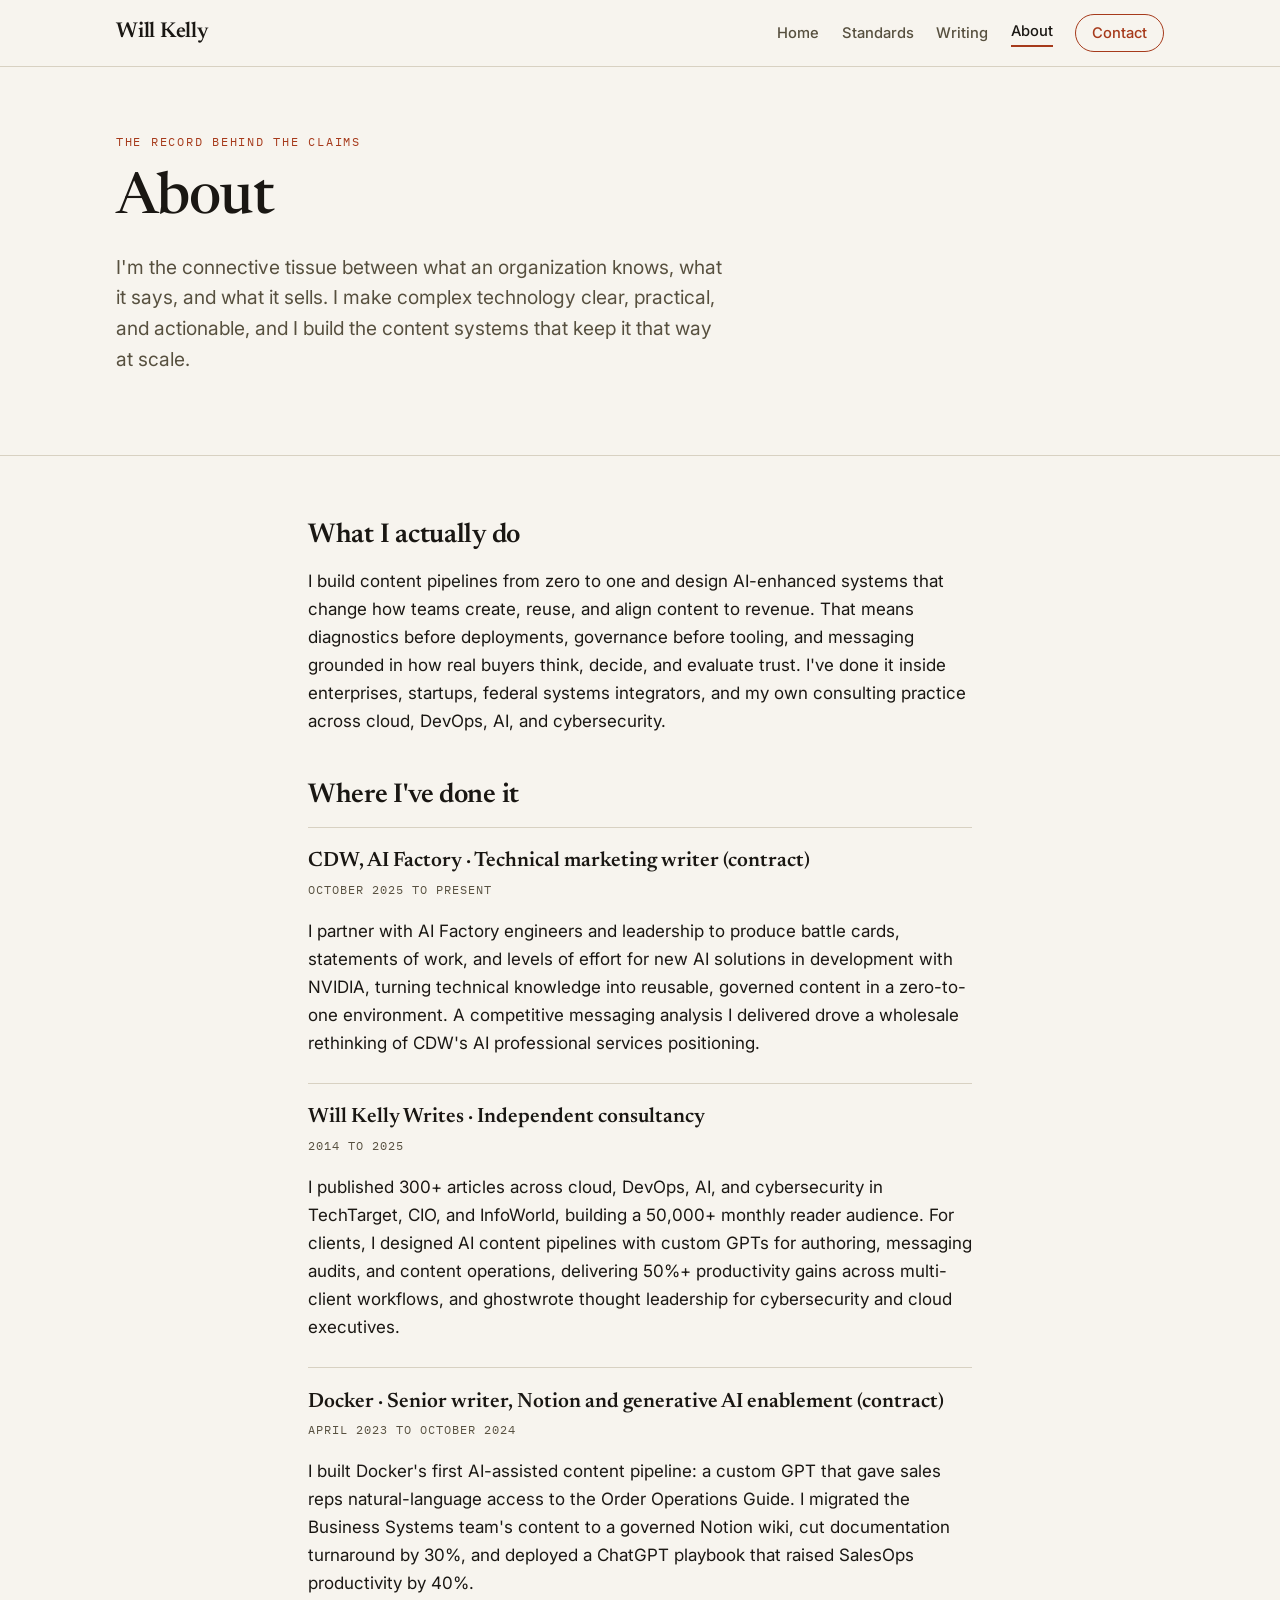
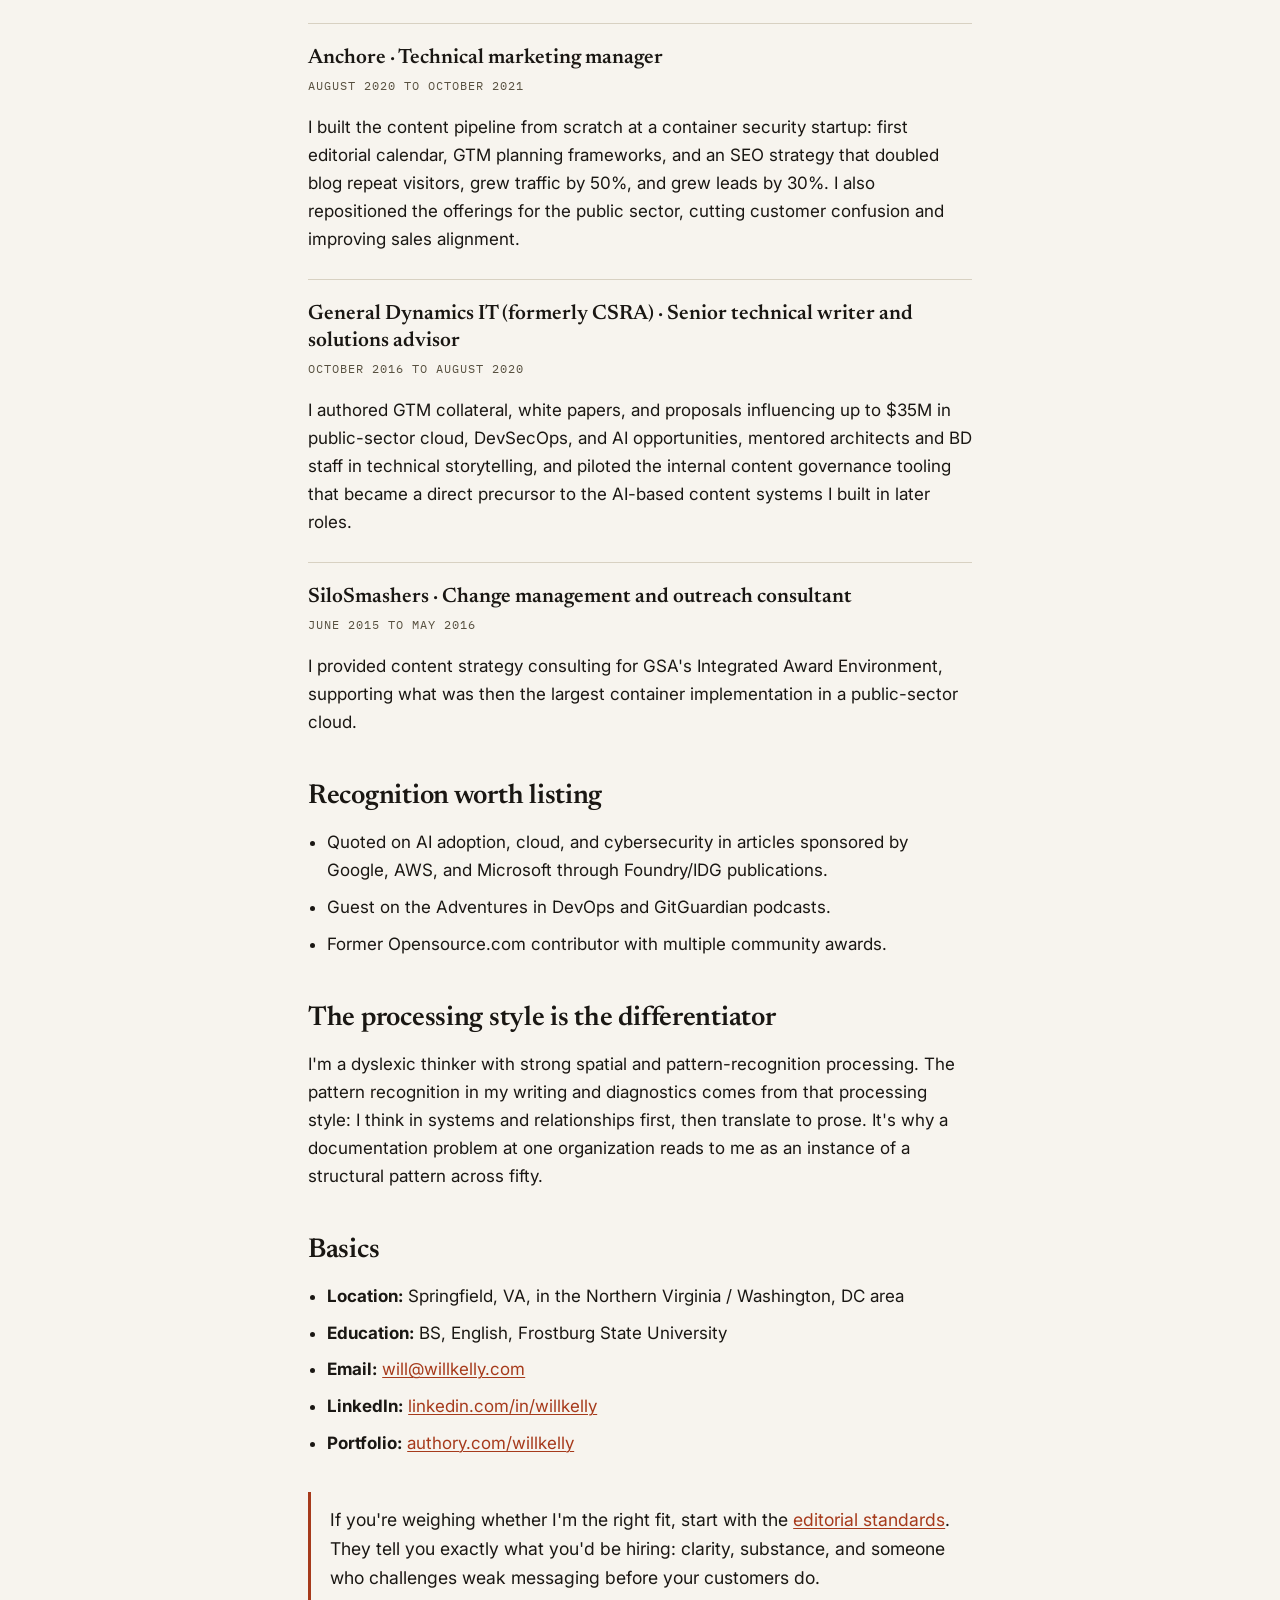
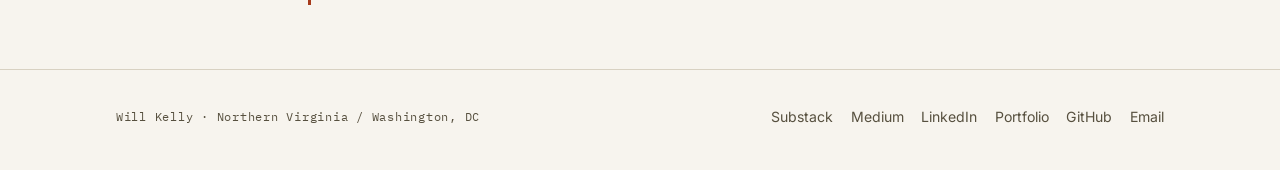
==== about.html @ df74d3c7 "Rebuild willkelly.com from the editorial standards canon Replace the agents catalog with a four-page" ====
<!DOCTYPE html>
<html lang="en">
<head>
  <meta charset="UTF-8" />
  <meta name="viewport" content="width=device-width, initial-scale=1.0" />
  <title>About — Will Kelly</title>
  <meta name="description" content="Will Kelly is a technical content strategist focused on AI enablement, with a career spanning CDW, Docker, Anchore, GDIT, and an independent consulting practice." />
  <link rel="preconnect" href="https://fonts.googleapis.com" />
  <link rel="preconnect" href="https://fonts.gstatic.com" crossorigin />
  <link href="https://fonts.googleapis.com/css2?family=Newsreader:ital,opsz,wght@0,6..72,400..700;1,6..72,400..600&family=Inter:wght@400;500;600&family=IBM+Plex+Mono:wght@400;500&display=swap" rel="stylesheet" />
  <link rel="stylesheet" href="styles.css" />
</head>
<body>
  <a class="skip-link" href="#main">Skip to content</a>

  <header class="topbar">
    <div class="wrap topbar__inner">
      <a class="mark" href="index.html">Will Kelly</a>
      <button class="navtoggle" type="button" aria-expanded="false" aria-controls="site-nav" aria-label="Toggle navigation">
        <span></span><span></span>
      </button>
      <nav class="topnav" id="site-nav" aria-label="Primary">
        <a href="index.html">Home</a>
        <a href="standards.html">Standards</a>
        <a href="writing.html">Writing</a>
        <a href="about.html" aria-current="page">About</a>
        <a class="topnav__cta" href="mailto:will@willkelly.com">Contact</a>
      </nav>
    </div>
  </header>

  <main id="main">

    <section class="hero hero--page">
      <div class="wrap">
        <p class="eyebrow">The record behind the claims</p>
        <h1 class="hero__title">About</h1>
        <p class="hero__lede">
          I'm the connective tissue between what an organization knows, what it says, and what it
          sells. I make complex technology clear, practical, and actionable, and I build the content
          systems that keep it that way at scale.
        </p>
      </div>
    </section>

    <section class="section">
      <div class="wrap wrap--prose">

        <h2>What I actually do</h2>
        <p>
          I build content pipelines from zero to one and design AI-enhanced systems that change how
          teams create, reuse, and align content to revenue. That means diagnostics before
          deployments, governance before tooling, and messaging grounded in how real buyers think,
          decide, and evaluate trust. I've done it inside enterprises, startups, federal systems
          integrators, and my own consulting practice across cloud, DevOps, AI, and cybersecurity.
        </p>

        <h2>Where I've done it</h2>

        <div class="role">
          <h3>CDW, AI Factory · Technical marketing writer (contract)</h3>
          <p class="role__dates">October 2025 to present</p>
          <p>
            I partner with AI Factory engineers and leadership to produce battle cards, statements of
            work, and levels of effort for new AI solutions in development with NVIDIA, turning
            technical knowledge into reusable, governed content in a zero-to-one environment. A
            competitive messaging analysis I delivered drove a wholesale rethinking of CDW's AI
            professional services positioning.
          </p>
        </div>

        <div class="role">
          <h3>Will Kelly Writes · Independent consultancy</h3>
          <p class="role__dates">2014 to 2025</p>
          <p>
            I published 300+ articles across cloud, DevOps, AI, and cybersecurity in TechTarget, CIO,
            and InfoWorld, building a 50,000+ monthly reader audience. For clients, I designed AI
            content pipelines with custom GPTs for authoring, messaging audits, and content
            operations, delivering 50%+ productivity gains across multi-client workflows, and
            ghostwrote thought leadership for cybersecurity and cloud executives.
          </p>
        </div>

        <div class="role">
          <h3>Docker · Senior writer, Notion and generative AI enablement (contract)</h3>
          <p class="role__dates">April 2023 to October 2024</p>
          <p>
            I built Docker's first AI-assisted content pipeline: a custom GPT that gave sales reps
            natural-language access to the Order Operations Guide. I migrated the Business Systems
            team's content to a governed Notion wiki, cut documentation turnaround by 30%, and
            deployed a ChatGPT playbook that raised SalesOps productivity by 40%.
          </p>
        </div>

        <div class="role">
          <h3>Anchore · Technical marketing manager</h3>
          <p class="role__dates">August 2020 to October 2021</p>
          <p>
            I built the content pipeline from scratch at a container security startup: first editorial
            calendar, GTM planning frameworks, and an SEO strategy that doubled blog repeat visitors,
            grew traffic by 50%, and grew leads by 30%. I also repositioned the offerings for the
            public sector, cutting customer confusion and improving sales alignment.
          </p>
        </div>

        <div class="role">
          <h3>General Dynamics IT (formerly CSRA) · Senior technical writer and solutions advisor</h3>
          <p class="role__dates">October 2016 to August 2020</p>
          <p>
            I authored GTM collateral, white papers, and proposals influencing up to $35M in
            public-sector cloud, DevSecOps, and AI opportunities, mentored architects and BD staff in
            technical storytelling, and piloted the internal content governance tooling that became a
            direct precursor to the AI-based content systems I built in later roles.
          </p>
        </div>

        <div class="role">
          <h3>SiloSmashers · Change management and outreach consultant</h3>
          <p class="role__dates">June 2015 to May 2016</p>
          <p>
            I provided content strategy consulting for GSA's Integrated Award Environment, supporting
            what was then the largest container implementation in a public-sector cloud.
          </p>
        </div>

        <h2>Recognition worth listing</h2>
        <ul class="rules">
          <li>Quoted on AI adoption, cloud, and cybersecurity in articles sponsored by Google, AWS, and Microsoft through Foundry/IDG publications.</li>
          <li>Guest on the Adventures in DevOps and GitGuardian podcasts.</li>
          <li>Former Opensource.com contributor with multiple community awards.</li>
        </ul>

        <h2>The processing style is the differentiator</h2>
        <p>
          I'm a dyslexic thinker with strong spatial and pattern-recognition processing. The pattern
          recognition in my writing and diagnostics comes from that processing style: I think in
          systems and relationships first, then translate to prose. It's why a documentation problem
          at one organization reads to me as an instance of a structural pattern across fifty.
        </p>

        <h2>Basics</h2>
        <ul class="rules">
          <li><strong>Location:</strong> Springfield, VA, in the Northern Virginia / Washington, DC area</li>
          <li><strong>Education:</strong> BS, English, Frostburg State University</li>
          <li><strong>Email:</strong> <a href="mailto:will@willkelly.com">will@willkelly.com</a></li>
          <li><strong>LinkedIn:</strong> <a href="https://linkedin.com/in/willkelly" rel="noopener">linkedin.com/in/willkelly</a></li>
          <li><strong>Portfolio:</strong> <a href="https://authory.com/willkelly" rel="noopener">authory.com/willkelly</a></li>
        </ul>

        <div class="prose-cta">
          <p>
            If you're weighing whether I'm the right fit, start with the
            <a href="standards.html">editorial standards</a>. They tell you exactly what you'd be
            hiring: clarity, substance, and someone who challenges weak messaging before your
            customers do.
          </p>
        </div>

      </div>
    </section>

  </main>

  <footer class="footer">
    <div class="wrap footer__inner">
      <p class="footer__id">Will Kelly · Northern Virginia / Washington, DC</p>
      <nav class="footer__nav" aria-label="Footer">
        <a href="https://willkelly.substack.com" rel="noopener">Substack</a>
        <a href="https://willkelly.medium.com" rel="noopener">Medium</a>
        <a href="https://linkedin.com/in/willkelly" rel="noopener">LinkedIn</a>
        <a href="https://authory.com/willkelly" rel="noopener">Portfolio</a>
        <a href="https://github.com/will-kelly" rel="noopener">GitHub</a>
        <a href="mailto:will@willkelly.com">Email</a>
      </nav>
    </div>
  </footer>

  <script src="main.js"></script>
</body>
</html>
---- styles.css ----
/* willkelly.com — editorial design system
   Typography: Newsreader (display), Inter (body), IBM Plex Mono (labels) */

:root {
  --paper: #f7f4ee;
  --paper-tint: #efeae0;
  --ink: #1a1713;
  --ink-soft: #57503f;
  --accent: #a63a1b;
  --accent-dark: #7f2c14;
  --rule: #d8d1c2;
  --max: 68rem;
  --prose: 44rem;
  --serif: "Newsreader", Georgia, "Times New Roman", serif;
  --sans: "Inter", -apple-system, "Segoe UI", sans-serif;
  --mono: "IBM Plex Mono", ui-monospace, "SF Mono", monospace;
}

@media (prefers-color-scheme: dark) {
  :root {
    --paper: #171512;
    --paper-tint: #201d18;
    --ink: #ece7dc;
    --ink-soft: #a89f8c;
    --accent: #e06a42;
    --accent-dark: #ef8a67;
    --rule: #38332a;
  }
}

*,
*::before,
*::after {
  box-sizing: border-box;
}

html {
  scroll-behavior: smooth;
}

body {
  margin: 0;
  background: var(--paper);
  color: var(--ink);
  font-family: var(--sans);
  font-size: 1.0625rem;
  line-height: 1.65;
  -webkit-font-smoothing: antialiased;
}

img {
  max-width: 100%;
}

a {
  color: var(--accent);
  text-decoration-thickness: 1px;
  text-underline-offset: 2px;
}

a:hover {
  color: var(--accent-dark);
}

.wrap {
  max-width: var(--max);
  margin: 0 auto;
  padding: 0 1.25rem;
}

.wrap--prose {
  max-width: var(--prose);
}

.skip-link {
  position: absolute;
  left: -999px;
  top: 0;
  background: var(--ink);
  color: var(--paper);
  padding: 0.5rem 1rem;
  z-index: 100;
}

.skip-link:focus {
  left: 0;
}

/* ---------- Top bar ---------- */

.topbar {
  border-bottom: 1px solid var(--rule);
  position: sticky;
  top: 0;
  background: var(--paper);
  z-index: 50;
}

.topbar__inner {
  display: flex;
  align-items: center;
  justify-content: space-between;
  gap: 1rem;
  padding-top: 0.9rem;
  padding-bottom: 0.9rem;
  position: relative;
}

.mark {
  font-family: var(--serif);
  font-size: 1.35rem;
  font-weight: 600;
  color: var(--ink);
  text-decoration: none;
  letter-spacing: -0.01em;
}

.topnav {
  display: flex;
  align-items: center;
  gap: 1.4rem;
}

.topnav a {
  color: var(--ink-soft);
  text-decoration: none;
  font-size: 0.92rem;
  font-weight: 500;
}

.topnav a:hover {
  color: var(--ink);
}

.topnav a[aria-current="page"] {
  color: var(--ink);
  border-bottom: 2px solid var(--accent);
  padding-bottom: 2px;
}

.topnav__cta {
  color: var(--accent) !important;
  border: 1px solid var(--accent);
  border-radius: 2rem;
  padding: 0.35rem 1rem;
}

.topnav__cta:hover {
  background: var(--accent);
  color: var(--paper) !important;
}

.navtoggle {
  display: none;
  background: none;
  border: 0;
  padding: 0.5rem;
  cursor: pointer;
}

.navtoggle span {
  display: block;
  width: 22px;
  height: 2px;
  background: var(--ink);
  margin: 5px 0;
}

/* ---------- Hero ---------- */

.hero {
  padding: 5.5rem 0 4rem;
  border-bottom: 1px solid var(--rule);
}

.hero--page {
  padding: 4rem 0 3rem;
}

.eyebrow {
  font-family: var(--mono);
  font-size: 0.78rem;
  letter-spacing: 0.14em;
  text-transform: uppercase;
  color: var(--accent);
  margin: 0 0 1.1rem;
}

.hero__title {
  font-family: var(--serif);
  font-weight: 500;
  font-size: clamp(2.1rem, 5.5vw, 3.6rem);
  line-height: 1.08;
  letter-spacing: -0.015em;
  margin: 0 0 1.25rem;
  max-width: 22ch;
}

.hero__lede {
  font-size: 1.2rem;
  line-height: 1.6;
  color: var(--ink-soft);
  max-width: 38rem;
  margin: 0 0 2rem;
}

.hero__actions {
  display: flex;
  flex-wrap: wrap;
  gap: 0.8rem;
}

/* ---------- Buttons ---------- */

.btn {
  display: inline-block;
  font-family: var(--sans);
  font-size: 0.95rem;
  font-weight: 600;
  text-decoration: none;
  color: var(--ink);
  border: 1.5px solid var(--ink);
  border-radius: 2rem;
  padding: 0.6rem 1.4rem;
  transition: background 0.15s ease, color 0.15s ease;
}

.btn:hover {
  background: var(--ink);
  color: var(--paper);
}

.btn--solid {
  background: var(--accent);
  border-color: var(--accent);
  color: #fff;
}

.btn--solid:hover {
  background: var(--accent-dark);
  border-color: var(--accent-dark);
  color: #fff;
}

.btn--invert {
  border-color: var(--paper);
  color: var(--paper);
}

.btn--invert:hover {
  background: var(--paper);
  color: var(--ink);
}

/* ---------- Sections ---------- */

.section {
  padding: 4rem 0;
  border-bottom: 1px solid var(--rule);
}

.section--tinted {
  background: var(--paper-tint);
}

.section__title {
  font-family: var(--serif);
  font-weight: 500;
  font-size: clamp(1.6rem, 3.5vw, 2.3rem);
  letter-spacing: -0.01em;
  line-height: 1.15;
  margin: 0 0 1.5rem;
}

.section__lede {
  color: var(--ink-soft);
  max-width: 40rem;
  margin: -0.5rem 0 2rem;
}

/* ---------- Cards ---------- */

.grid {
  display: grid;
  gap: 1.25rem;
}

.grid--3 {
  grid-template-columns: repeat(3, 1fr);
}

.grid--2 {
  grid-template-columns: repeat(2, 1fr);
}

.card {
  border: 1px solid var(--rule);
  border-radius: 0.6rem;
  padding: 1.5rem 1.4rem;
  background: var(--paper);
}

.card h3 {
  font-family: var(--serif);
  font-size: 1.3rem;
  font-weight: 600;
  line-height: 1.25;
  margin: 0 0 0.6rem;
}

.card h3 a {
  color: var(--ink);
  text-decoration: none;
}

.card h3 a:hover {
  color: var(--accent);
}

.card p {
  margin: 0;
  color: var(--ink-soft);
  font-size: 0.98rem;
}

.card__kicker {
  font-family: var(--mono);
  font-size: 0.72rem;
  letter-spacing: 0.12em;
  text-transform: uppercase;
  color: var(--accent);
  margin: 0 0 0.6rem !important;
}

/* ---------- Stats ---------- */

.stats {
  display: grid;
  grid-template-columns: repeat(3, 1fr);
  gap: 1.25rem;
  margin: 0;
}

.stat {
  border-top: 3px solid var(--accent);
  padding-top: 0.9rem;
}

.stat dt {
  font-family: var(--serif);
  font-size: 2.2rem;
  font-weight: 600;
  line-height: 1;
  margin: 0 0 0.4rem;
}

.stat dd {
  margin: 0;
  color: var(--ink-soft);
  font-size: 0.95rem;
}

/* ---------- Principles ---------- */

.principle {
  border-top: 1px solid var(--rule);
  padding: 1.6rem 0;
  display: grid;
  grid-template-columns: 1fr 2fr;
  gap: 1.5rem;
}

.principle h3 {
  font-family: var(--serif);
  font-size: 1.35rem;
  font-weight: 600;
  line-height: 1.25;
  margin: 0;
}

.principle p {
  margin: 0;
  color: var(--ink-soft);
}

/* ---------- Band (standards teaser) ---------- */

.section--band {
  background: var(--ink);
  color: var(--paper);
  border-bottom: 0;
}

.band {
  display: flex;
  align-items: center;
  justify-content: space-between;
  gap: 2rem;
  flex-wrap: wrap;
}

.band__title {
  font-family: var(--serif);
  font-weight: 500;
  font-size: clamp(1.5rem, 3vw, 2.1rem);
  margin: 0 0 0.6rem;
}

.band p {
  color: var(--rule);
  max-width: 36rem;
  margin: 0;
}

@media (prefers-color-scheme: dark) {
  .section--band {
    background: var(--paper-tint);
    color: var(--ink);
  }

  .band p {
    color: var(--ink-soft);
  }

  .btn--invert {
    border-color: var(--ink);
    color: var(--ink);
  }

  .btn--invert:hover {
    background: var(--ink);
    color: var(--paper);
  }
}

/* ---------- Contact ---------- */

.contact {
  list-style: none;
  margin: 0;
  padding: 0;
  display: grid;
  gap: 0.7rem;
}

.contact__label {
  font-family: var(--mono);
  font-size: 0.75rem;
  letter-spacing: 0.12em;
  text-transform: uppercase;
  color: var(--ink-soft);
  display: inline-block;
  width: 7.5rem;
}

/* ---------- Prose pages ---------- */

.wrap--prose h2 {
  font-family: var(--serif);
  font-weight: 600;
  font-size: 1.7rem;
  line-height: 1.2;
  letter-spacing: -0.01em;
  margin: 2.8rem 0 0.9rem;
}

.wrap--prose h2:first-child {
  margin-top: 0;
}

.wrap--prose p {
  margin: 0 0 1.1rem;
}

.rules,
.checklist {
  padding-left: 1.2rem;
  margin: 0 0 1.2rem;
}

.rules li,
.checklist li {
  margin-bottom: 0.55rem;
}

.checklist {
  list-style: none;
  padding-left: 0;
}

.checklist li::before {
  content: "✓";
  color: var(--accent);
  font-weight: 700;
  margin-right: 0.6rem;
}

.prose-cta {
  border-left: 3px solid var(--accent);
  padding: 0.8rem 0 0.8rem 1.2rem;
  margin-top: 2.2rem;
  font-size: 1.1rem;
}

.prose-cta p {
  margin: 0;
}

/* ---------- Tables ---------- */

.table-scroll {
  overflow-x: auto;
  margin: 0 0 1.2rem;
}

table {
  border-collapse: collapse;
  width: 100%;
  font-size: 0.95rem;
}

th,
td {
  text-align: left;
  vertical-align: top;
  padding: 0.7rem 0.9rem;
  border: 1px solid var(--rule);
}

th {
  font-family: var(--mono);
  font-size: 0.75rem;
  letter-spacing: 0.1em;
  text-transform: uppercase;
  background: var(--paper-tint);
}

/* ---------- Roles (about) ---------- */

.role {
  border-top: 1px solid var(--rule);
  padding-top: 1.3rem;
  margin-bottom: 1.6rem;
}

.role h3 {
  font-family: var(--serif);
  font-size: 1.3rem;
  font-weight: 600;
  line-height: 1.3;
  margin: 0 0 0.2rem;
}

.role__dates {
  font-family: var(--mono);
  font-size: 0.78rem;
  letter-spacing: 0.08em;
  text-transform: uppercase;
  color: var(--ink-soft);
  margin: 0 0 0.6rem;
}

/* ---------- Footer ---------- */

.footer {
  padding: 2.2rem 0 2.6rem;
}

.footer__inner {
  display: flex;
  align-items: center;
  justify-content: space-between;
  gap: 1rem;
  flex-wrap: wrap;
}

.footer__id {
  font-family: var(--mono);
  font-size: 0.78rem;
  letter-spacing: 0.06em;
  color: var(--ink-soft);
  margin: 0;
}

.footer__nav {
  display: flex;
  flex-wrap: wrap;
  gap: 1.1rem;
}

.footer__nav a {
  color: var(--ink-soft);
  text-decoration: none;
  font-size: 0.88rem;
}

.footer__nav a:hover {
  color: var(--accent);
}

/* ---------- Responsive ---------- */

@media (max-width: 860px) {
  .grid--3,
  .grid--2,
  .stats {
    grid-template-columns: 1fr 1fr;
  }

  .principle {
    grid-template-columns: 1fr;
    gap: 0.5rem;
  }
}

@media (max-width: 640px) {
  .grid--3,
  .grid--2,
  .stats {
    grid-template-columns: 1fr;
  }

  .navtoggle {
    display: block;
  }

  .topnav {
    display: none;
    position: absolute;
    top: 100%;
    left: 0;
    right: 0;
    background: var(--paper);
    border-bottom: 1px solid var(--rule);
    flex-direction: column;
    align-items: flex-start;
    padding: 1rem 1.25rem 1.4rem;
    gap: 1rem;
  }

  .topnav.is-open {
    display: flex;
  }

  .hero {
    padding: 3.5rem 0 3rem;
  }
}
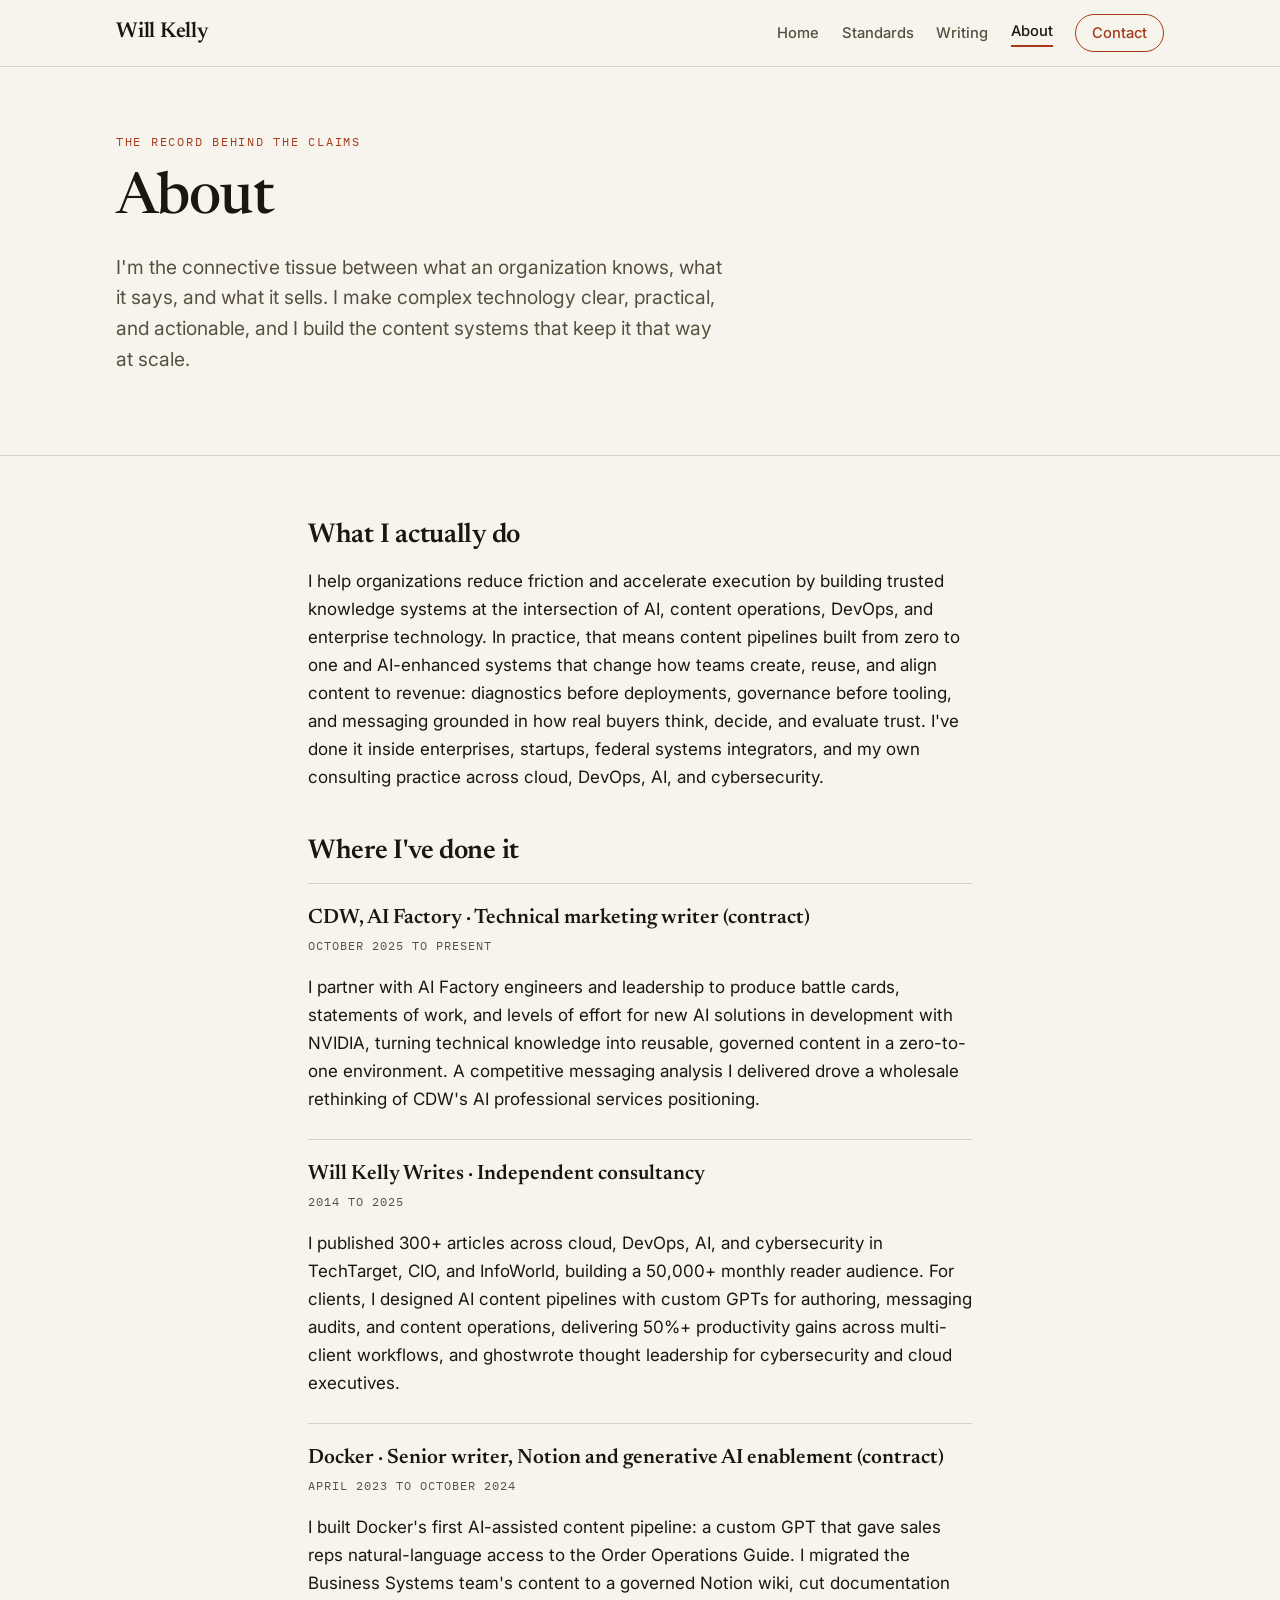
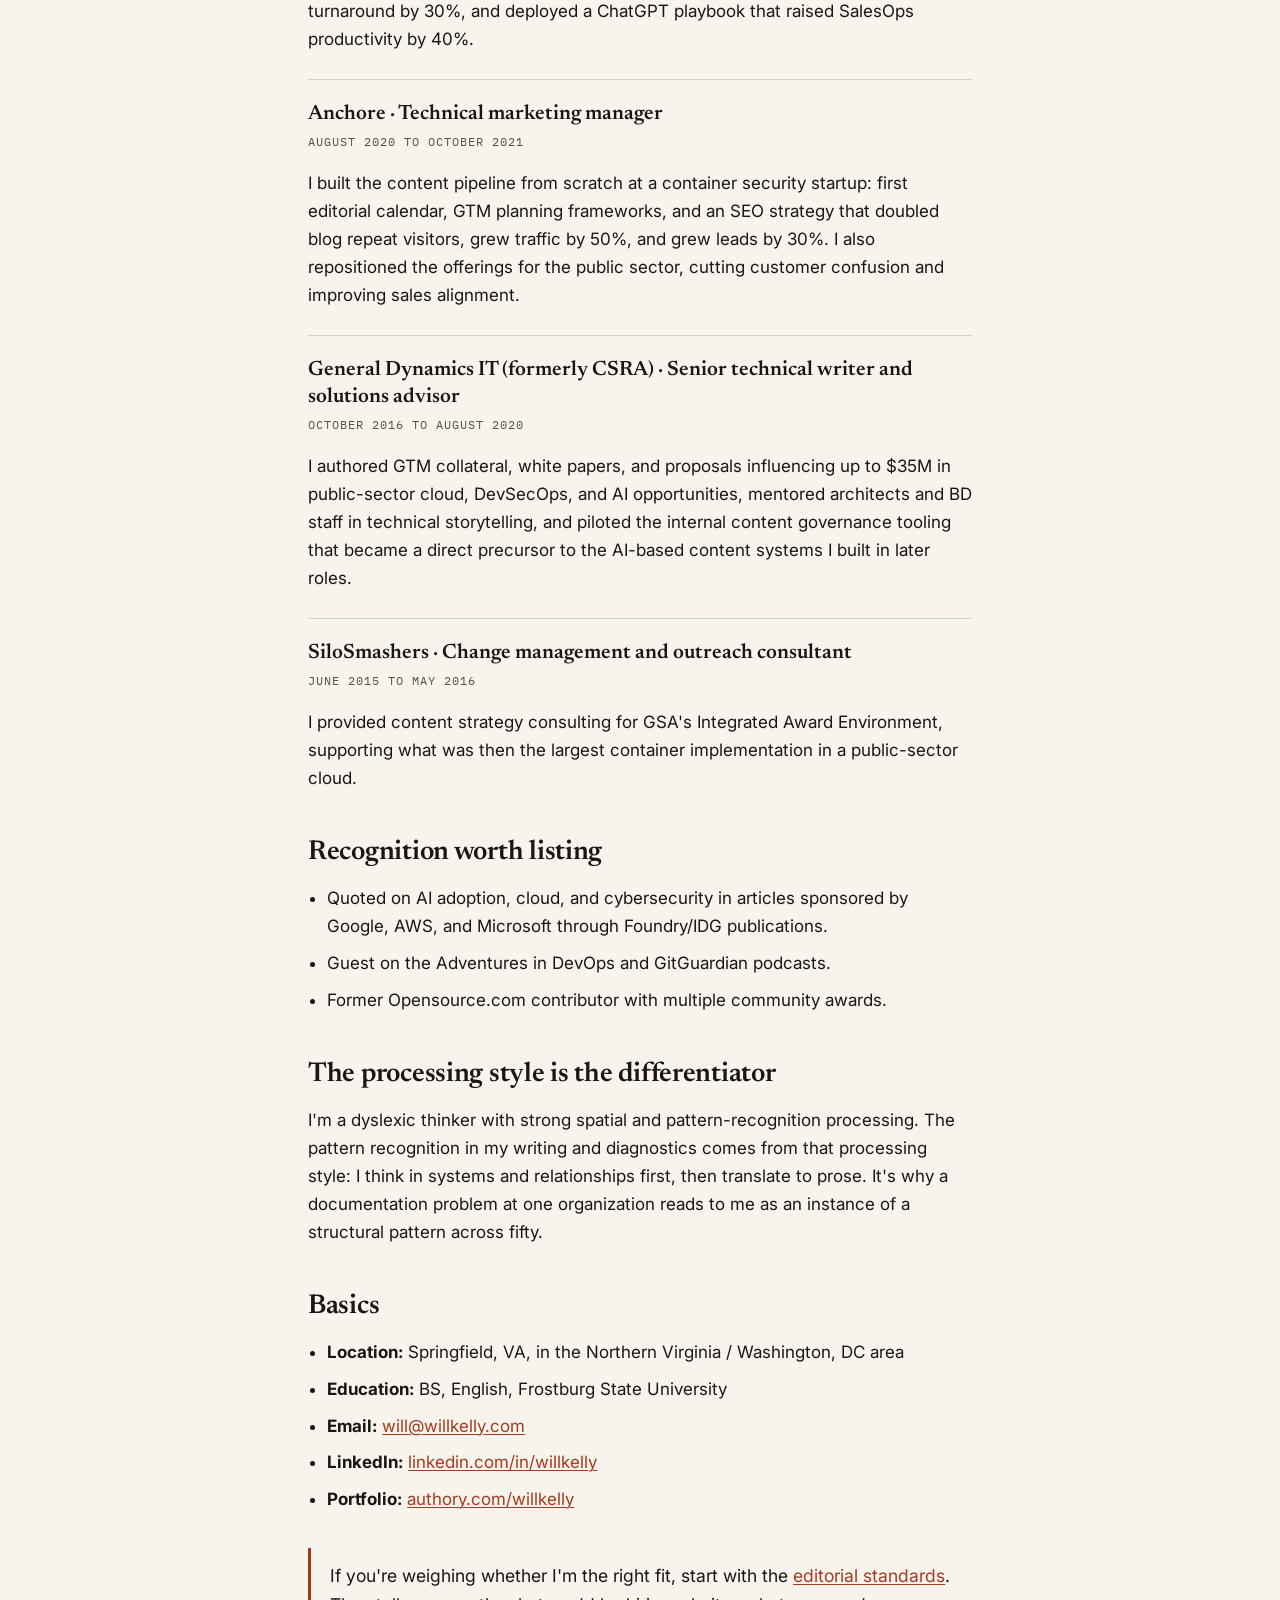
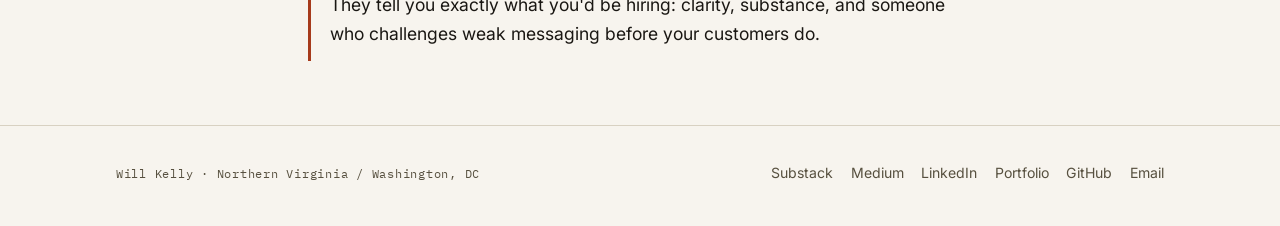
==== commit 32f0e04a: "Align site copy with the editorial standards canon Ground the site in the Notion methodology canon (" ====
--- a/about.html
+++ b/about.html
@@ -48,8 +48,10 @@
 
         <h2>What I actually do</h2>
         <p>
-          I build content pipelines from zero to one and design AI-enhanced systems that change how
-          teams create, reuse, and align content to revenue. That means diagnostics before
+          I help organizations reduce friction and accelerate execution by building trusted knowledge
+          systems at the intersection of AI, content operations, DevOps, and enterprise technology.
+          In practice, that means content pipelines built from zero to one and AI-enhanced systems
+          that change how teams create, reuse, and align content to revenue: diagnostics before
           deployments, governance before tooling, and messaging grounded in how real buyers think,
           decide, and evaluate trust. I've done it inside enterprises, startups, federal systems
           integrators, and my own consulting practice across cloud, DevOps, AI, and cybersecurity.
